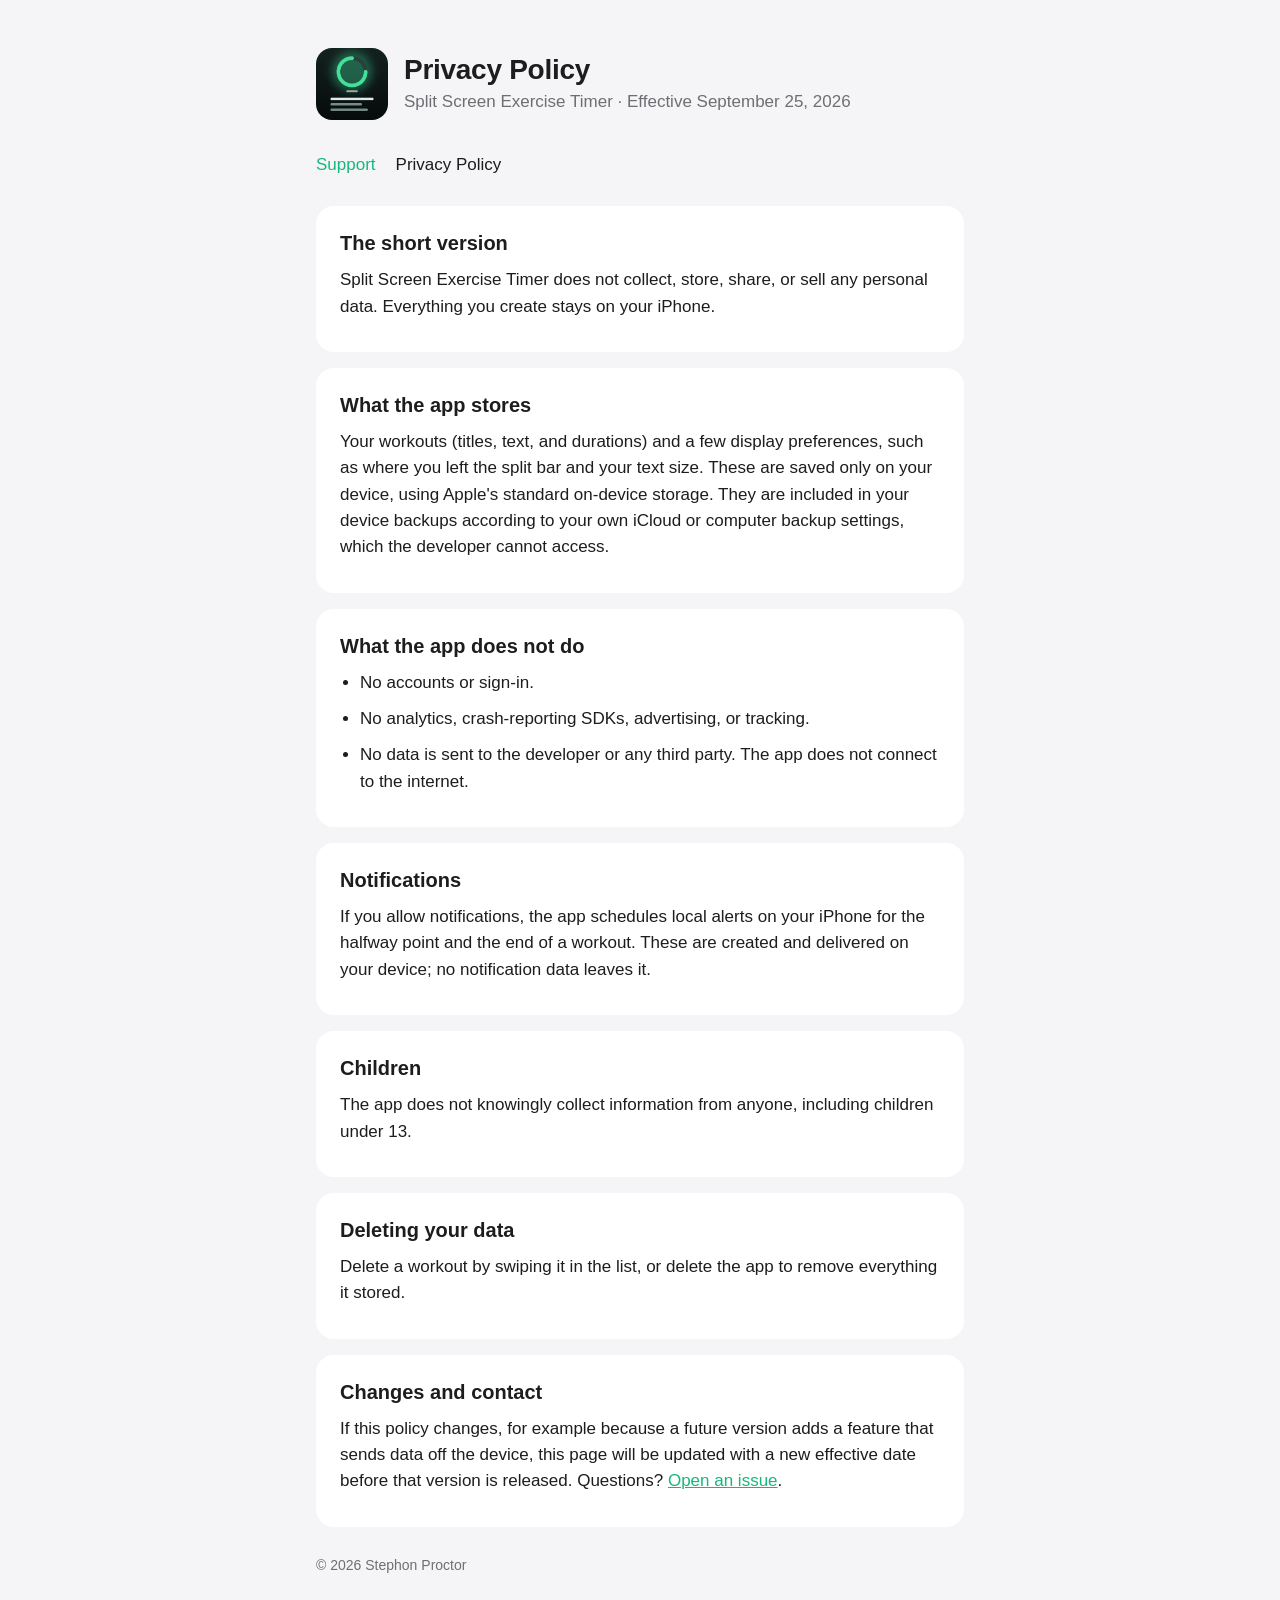
==== privacy.html @ aec1d733 "Support and privacy pages Co-Authored-By: Claude Opus 5.5 <noreply@anthropic.com>" ====
<!doctype html>
<html lang="en">
<head>
  <meta charset="utf-8">
  <meta name="viewport" content="width=device-width, initial-scale=1">
  <title>Split Screen Exercise Timer — Privacy Policy</title>
  <meta name="description" content="Privacy policy for Split Screen Exercise Timer. The app collects no data.">
  <link rel="icon" href="icon.png">
  <link rel="stylesheet" href="style.css">
</head>
<body>
<main>
  <header>
    <img src="icon.png" alt="">
    <div>
      <h1>Privacy Policy</h1>
      <p>Split Screen Exercise Timer · Effective September 25, 2026</p>
    </div>
  </header>
  <nav>
    <a href="./">Support</a>
    <a href="privacy.html" aria-current="page">Privacy Policy</a>
  </nav>

  <section>
    <h2>The short version</h2>
    <p>Split Screen Exercise Timer does not collect, store, share, or sell any personal data. Everything you create stays on your iPhone.</p>
  </section>

  <section>
    <h2>What the app stores</h2>
    <p>Your workouts (titles, text, and durations) and a few display preferences, such as where you left the split bar and your text size. These are saved only on your device, using Apple's standard on-device storage. They are included in your device backups according to your own iCloud or computer backup settings, which the developer cannot access.</p>
  </section>

  <section>
    <h2>What the app does not do</h2>
    <ul>
      <li>No accounts or sign-in.</li>
      <li>No analytics, crash-reporting SDKs, advertising, or tracking.</li>
      <li>No data is sent to the developer or any third party. The app does not connect to the internet.</li>
    </ul>
  </section>

  <section>
    <h2>Notifications</h2>
    <p>If you allow notifications, the app schedules local alerts on your iPhone for the halfway point and the end of a workout. These are created and delivered on your device; no notification data leaves it.</p>
  </section>

  <section>
    <h2>Children</h2>
    <p>The app does not knowingly collect information from anyone, including children under 13.</p>
  </section>

  <section>
    <h2>Deleting your data</h2>
    <p>Delete a workout by swiping it in the list, or delete the app to remove everything it stored.</p>
  </section>

  <section>
    <h2>Changes and contact</h2>
    <p>If this policy changes, for example because a future version adds a feature that sends data off the device, this page will be updated with a new effective date before that version is released. Questions? <a href="https://github.com/Stephonomon/split-timer-site/issues/new">Open an issue</a>.</p>
  </section>

  <footer>© 2026 Stephon Proctor</footer>
</main>
</body>
</html>
---- style.css ----
:root {
  --bg: #f5f5f7;
  --card: #ffffff;
  --text: #1d1d1f;
  --muted: #6e6e73;
  --accent: #16b87a;
  --rule: rgba(0, 0, 0, 0.08);
  color-scheme: light dark;
}
@media (prefers-color-scheme: dark) {
  :root {
    --bg: #000000;
    --card: #1c1c1e;
    --text: #f5f5f7;
    --muted: #a1a1a6;
    --accent: #42e099;
    --rule: rgba(255, 255, 255, 0.12);
  }
}
* { box-sizing: border-box; }
body {
  margin: 0;
  background: var(--bg);
  color: var(--text);
  font: 17px/1.55 -apple-system, BlinkMacSystemFont, "SF Pro Text", "Helvetica Neue", Arial, sans-serif;
  -webkit-font-smoothing: antialiased;
}
main { max-width: 680px; margin: 0 auto; padding: 48px 16px 64px; }
header { display: flex; align-items: center; gap: 16px; margin-bottom: 32px; }
header img { width: 72px; height: 72px; border-radius: 16px; }
header h1 { font-size: 28px; line-height: 1.2; margin: 0; letter-spacing: -0.01em; }
header p { margin: 2px 0 0; color: var(--muted); }
nav { display: flex; gap: 20px; margin-bottom: 28px; }
nav a { color: var(--accent); text-decoration: none; font-weight: 500; }
nav a[aria-current="page"] { color: var(--text); }
section { background: var(--card); border-radius: 18px; padding: 22px 24px; margin-bottom: 16px; }
h2 { font-size: 20px; margin: 0 0 8px; }
h3 { font-size: 17px; margin: 18px 0 4px; }
p, li { margin: 0 0 10px; }
ul { padding-left: 20px; margin: 0; }
a { color: var(--accent); }
.button {
  display: inline-block; margin-top: 6px; padding: 10px 18px; border-radius: 999px;
  background: var(--accent); color: #fff; text-decoration: none; font-weight: 600;
}
footer { color: var(--muted); font-size: 14px; margin-top: 28px; }
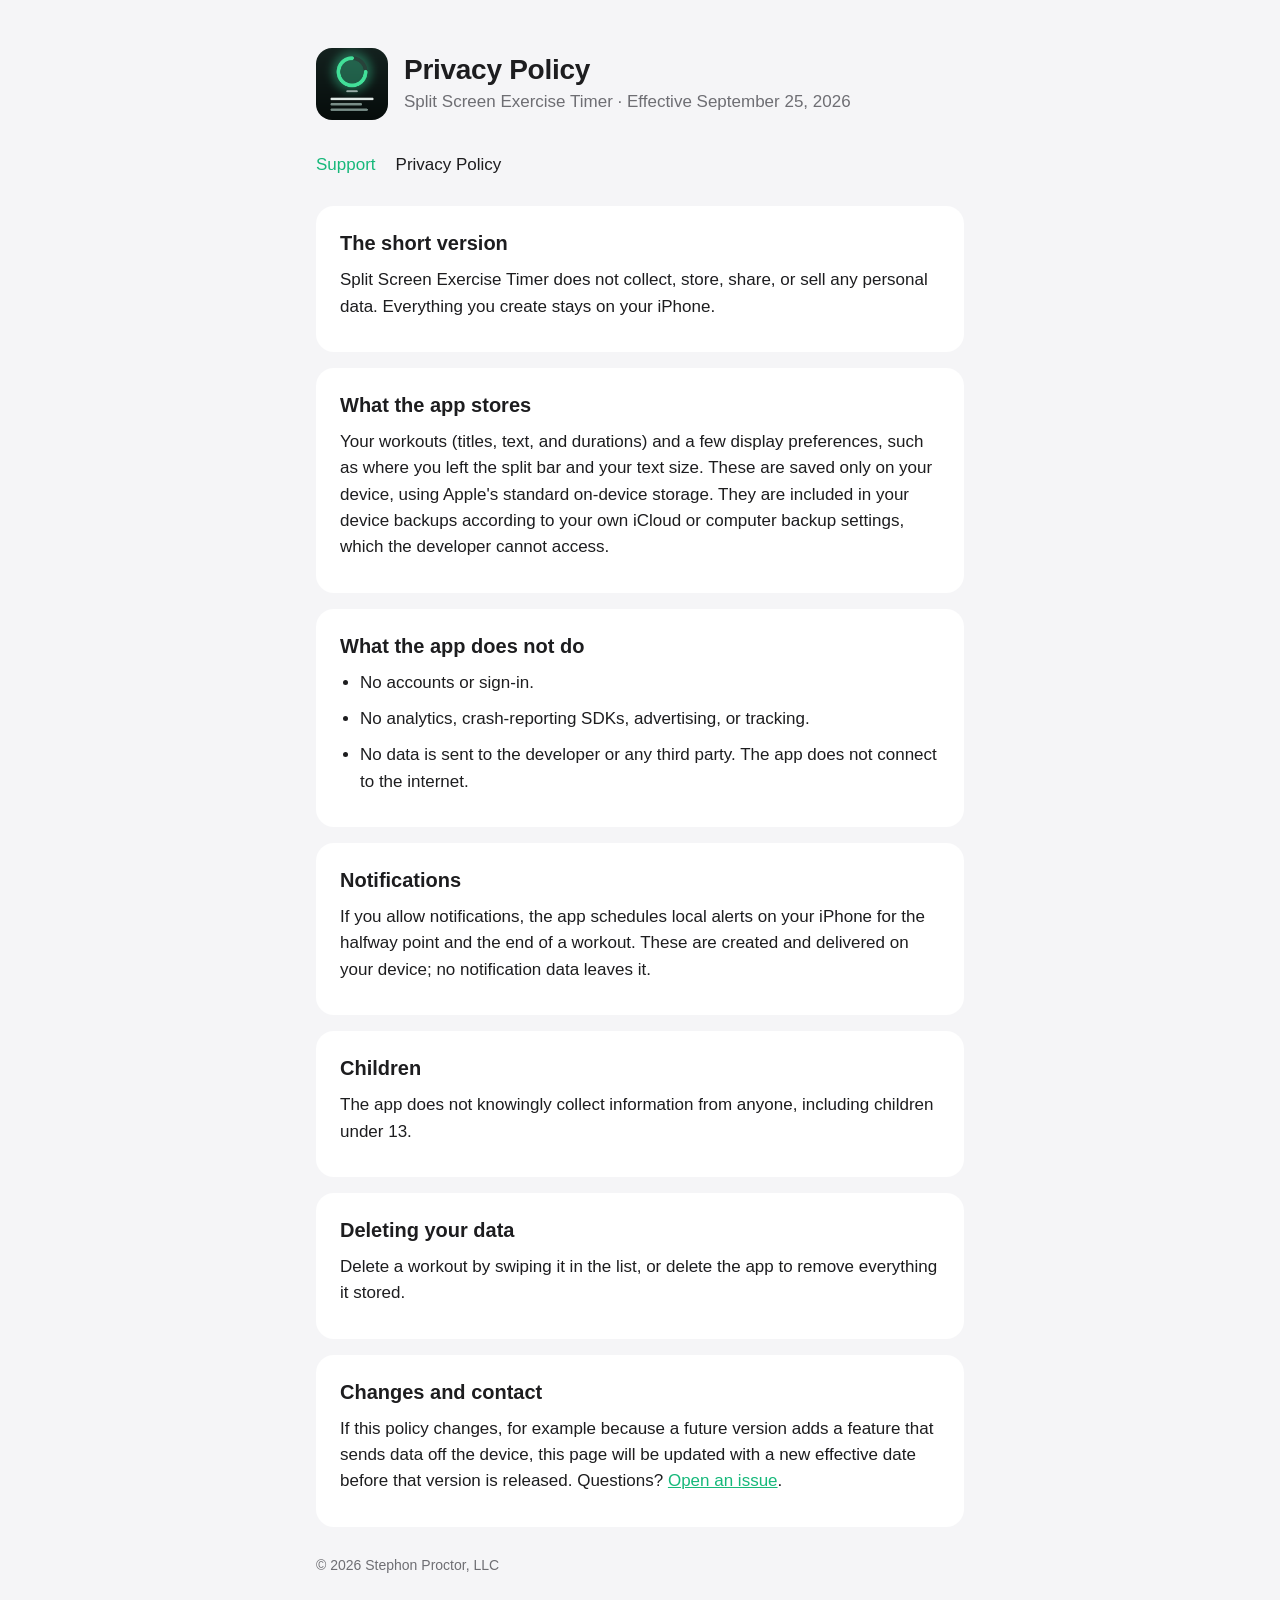
==== commit 3d484ba8: "Footer: Stephon Proctor, LLC Co-Authored-By: Claude Opus 5.5 <noreply@anthropic.com>" ====
--- a/privacy.html
+++ b/privacy.html
@@ -61,7 +61,7 @@
     <p>If this policy changes, for example because a future version adds a feature that sends data off the device, this page will be updated with a new effective date before that version is released. Questions? <a href="https://github.com/Stephonomon/split-timer-site/issues/new">Open an issue</a>.</p>
   </section>
 
-  <footer>© 2026 Stephon Proctor</footer>
+  <footer>© 2026 Stephon Proctor, LLC</footer>
 </main>
 </body>
 </html>
